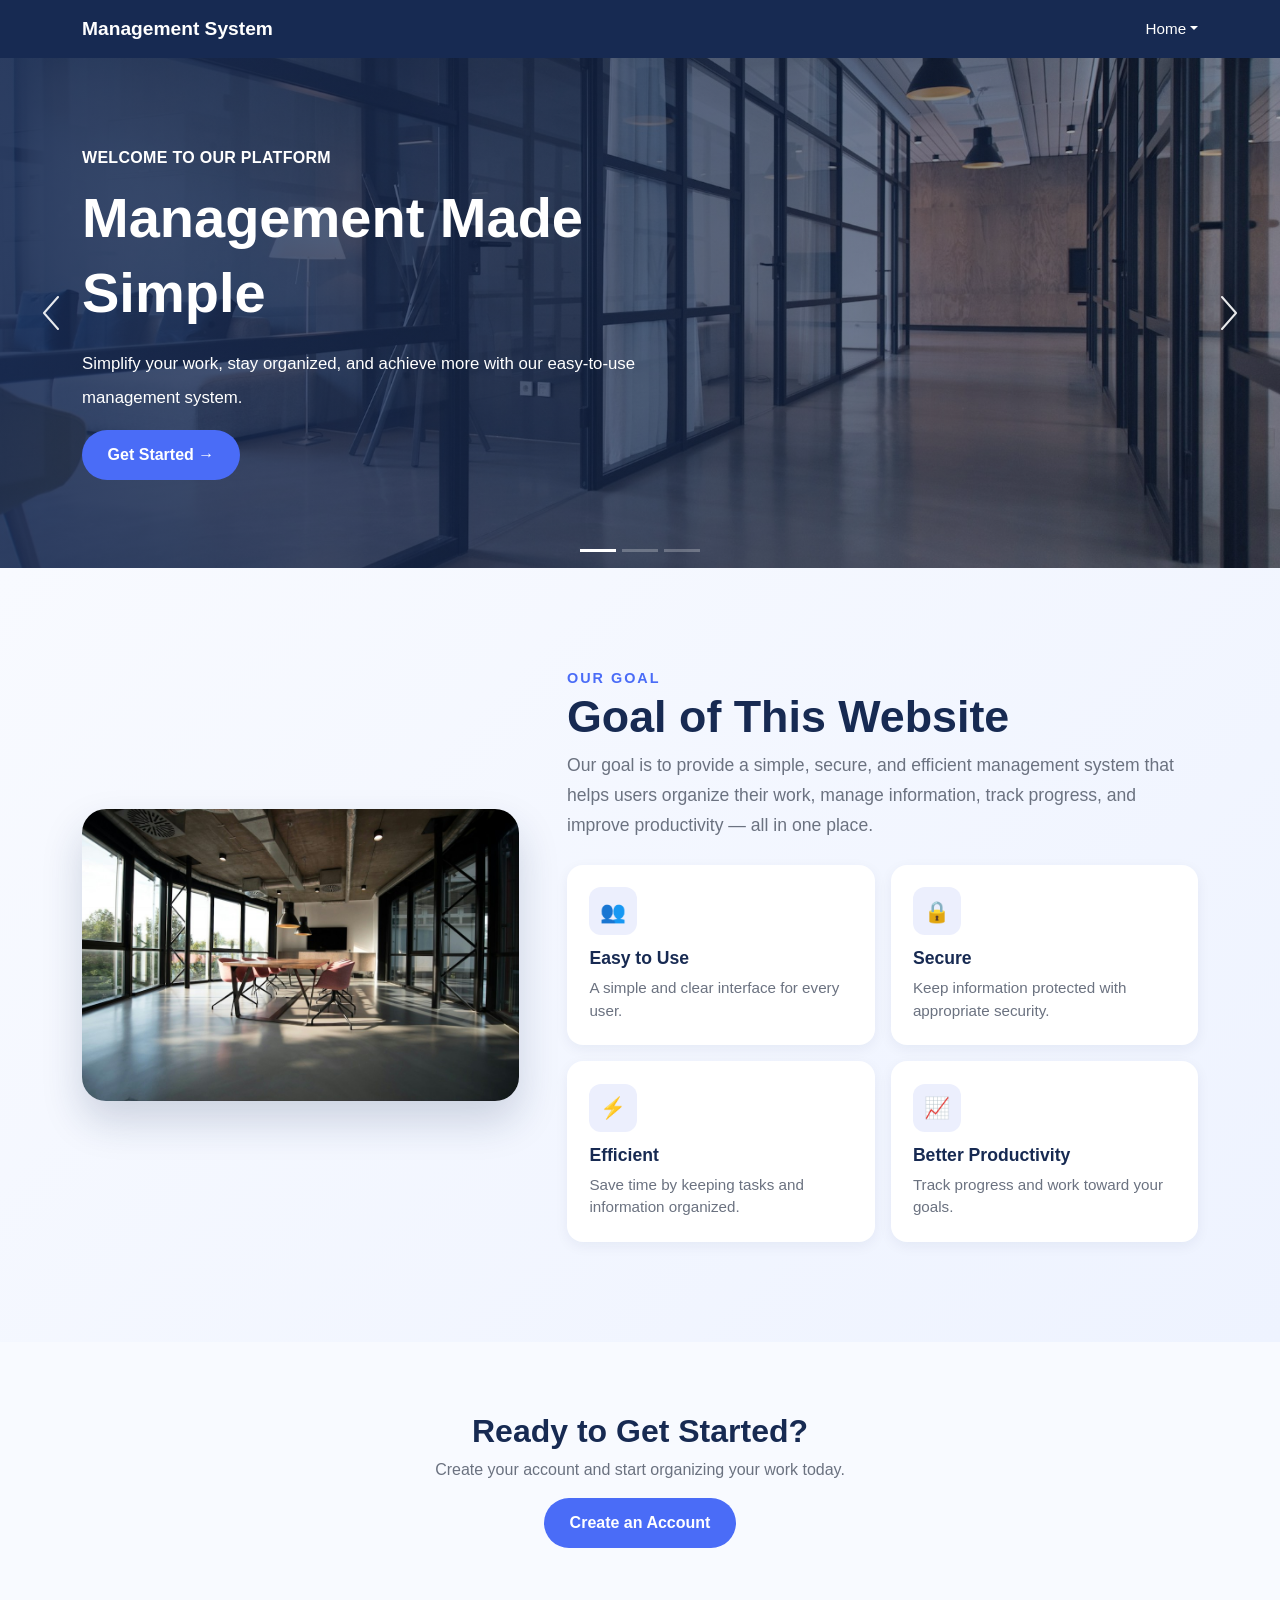
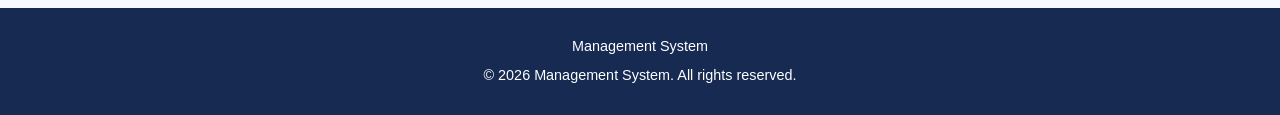
==== index.html @ 932528ee "Task 2 website" ====
<!DOCTYPE html>
<html lang="en">
<head>
  <meta charset="UTF-8">
  <meta name="viewport" content="width=device-width, initial-scale=1">
  <title>Management System</title>
  <link href="https://cdn.jsdelivr.net/npm/bootstrap@5.3.3/dist/css/bootstrap.min.css" rel="stylesheet">
  <link rel="stylesheet" href="css/style.css">
</head>
<body class="page-index">

  <nav class="navbar fixed-top">
    <div class="container">
      <a class="navbar-brand" href="index.html">Management System</a>
      <ul class="navbar-nav ms-auto">
        <li class="nav-item dropdown">
          <a class="nav-link dropdown-toggle" href="#" role="button" data-bs-toggle="dropdown" aria-expanded="false">Home</a>
          <ul class="dropdown-menu dropdown-menu-end">
            <li><a class="dropdown-item" href="login.html">Login</a></li>
            <li><a class="dropdown-item" href="#">Sign Up</a></li>
            <li><a class="dropdown-item" href="#">Help</a></li>
          </ul>
        </li>
      </ul>
    </div>
  </nav>

  <!-- Carousel -->
  <div id="heroCarousel" class="carousel slide" data-bs-interval="false" data-bs-touch="true">
    <div class="carousel-indicators">
      <button type="button" data-bs-target="#heroCarousel" data-bs-slide-to="0" class="active" aria-current="true" aria-label="Slide 1"></button>
      <button type="button" data-bs-target="#heroCarousel" data-bs-slide-to="1" aria-label="Slide 2"></button>
      <button type="button" data-bs-target="#heroCarousel" data-bs-slide-to="2" aria-label="Slide 3"></button>
    </div>

    <div class="carousel-inner">
      <div class="carousel-item active" style="background-image:url('images/photo1.jpg')">
        <div class="hero-caption"><div class="container">
          <div class="eyebrow">Welcome to our platform</div>
          <h1>Management Made Simple</h1>
          <p>Simplify your work, stay organized, and achieve more with our easy-to-use management system.</p>
          <a href="login.html" class="btn btn-pill">Get Started &rarr;</a>
        </div></div>
      </div>
      <div class="carousel-item" style="background-image:url('images/photo2.jpg')">
        <div class="hero-caption"><div class="container">
          <div class="eyebrow">Work together</div>
          <h1>Better Team Collaboration</h1>
          <p>Keep your team connected, organize responsibilities, and manage tasks in one convenient place.</p>
          <a href="#goal" class="btn btn-pill">Join Us &rarr;</a>
        </div></div>
      </div>
      <div class="carousel-item" style="background-image:url('images/photo3.jpg')">
        <div class="hero-caption"><div class="container">
          <div class="eyebrow">Work smarter</div>
          <h1>Achieve Your Goals</h1>
          <p>Track progress, manage information, and improve productivity with a clear and organized workflow.</p>
          <a href="login.html" class="btn btn-pill">Login Now &rarr;</a>
        </div></div>
      </div>
    </div>

    <button class="carousel-control-prev" type="button" data-bs-target="#heroCarousel" data-bs-slide="prev" aria-label="Previous">
      <svg width="22" height="40" viewBox="0 0 22 40" fill="none" stroke="#fff" stroke-width="2" stroke-linecap="round" stroke-linejoin="round"><polyline points="18,4 4,20 18,36"/></svg>
    </button>
    <button class="carousel-control-next" type="button" data-bs-target="#heroCarousel" data-bs-slide="next" aria-label="Next">
      <svg width="22" height="40" viewBox="0 0 22 40" fill="none" stroke="#fff" stroke-width="2" stroke-linecap="round" stroke-linejoin="round"><polyline points="4,4 18,20 4,36"/></svg>
    </button>
  </div>

  <!-- Goal -->
  <section id="goal">
    <div class="container">
      <div class="row align-items-center g-5">
        <div class="col-lg-5">
          <img src="images/photo4.jpg" alt="Modern meeting room" class="goal-img">
        </div>
        <div class="col-lg-7">
          <div class="goal-label">OUR GOAL</div>
          <h2>Goal of This Website</h2>
          <p class="goal-desc mb-4">Our goal is to provide a simple, secure, and efficient management system that helps users organize their work, manage information, track progress, and improve productivity — all in one place.</p>
          <div class="row g-3">
            <div class="col-md-6">
              <div class="feature-card">
                <div class="feature-icon">👥</div>
                <h5>Easy to Use</h5>
                <p>A simple and clear interface for every user.</p>
              </div>
            </div>
            <div class="col-md-6">
              <div class="feature-card">
                <div class="feature-icon">🔒</div>
                <h5>Secure</h5>
                <p>Keep information protected with appropriate security.</p>
              </div>
            </div>
            <div class="col-md-6">
              <div class="feature-card">
                <div class="feature-icon">⚡</div>
                <h5>Efficient</h5>
                <p>Save time by keeping tasks and information organized.</p>
              </div>
            </div>
            <div class="col-md-6">
              <div class="feature-card">
                <div class="feature-icon">📈</div>
                <h5>Better Productivity</h5>
                <p>Track progress and work toward your goals.</p>
              </div>
            </div>
          </div>
        </div>
      </div>
    </div>
  </section>

  <!-- CTA -->
  <section class="cta">
    <div class="container">
      <h2>Ready to Get Started?</h2>
      <p>Create your account and start organizing your work today.</p>
      <a href="login.html" class="btn btn-pill">Create an Account</a>
    </div>
  </section>

  <footer>
    <p>Management System</p>
    <p class="mt-2">&copy; 2026 Management System. All rights reserved.</p>
  </footer>

  <script src="https://cdn.jsdelivr.net/npm/bootstrap@5.3.3/dist/js/bootstrap.bundle.min.js"></script>
  <script src="js/script.js"></script>
</body>
</html>
---- css/style.css ----
/* Common */
:root {
  --navy: #172a52;
  --blue: #4a6cf7;
  --text: #1b2a4a;
}

html {
  scroll-behavior: smooth;
}

.navbar {
  background: var(--navy);
  height: 58px;
}

.navbar .navbar-brand {
  color: #fff;
  font-weight: 700;
  font-size: 1.2rem;
}

.navbar .nav-link {
  color: #fff;
  font-size: .95rem;
}

.navbar .nav-link:hover,
.navbar .nav-link.show {
  color: #9ec5ff;
}

.dropdown-menu {
  border: 0;
  border-radius: 12px;
  box-shadow: 0 8px 24px rgba(0, 0, 0, .15);
  padding: .5rem 0;
}

.btn-pill {
  background: var(--blue);
  color: #fff;
  font-weight: 700;
  border-radius: 50px;
  padding: .8rem 1.6rem;
  border: 0;
}

.btn-pill:hover {
  background: #3a5ce5;
  color: #fff;
}

footer {
  background: var(--navy);
  color: #fff;
  text-align: center;
}

footer p {
  margin: 0;
}


/* Index */
.page-index {
  font-family: Arial, Helvetica, sans-serif;
  padding-top: 58px;
  color: var(--text);
  background: #fff;
}

.page-index .carousel-item {
  height: 510px;
  background-size: cover;
  background-position: center;
}

.page-index .carousel-item::before {
  content: "";
  position: absolute;
  inset: 0;
  background: linear-gradient(90deg, rgba(23, 42, 82, .88) 0%, rgba(23, 42, 82, .65) 50%, rgba(23, 42, 82, .35) 100%);
}

.page-index .hero-caption {
  position: absolute;
  inset: 0;
  display: flex;
  align-items: center;
}

.page-index .hero-caption .eyebrow {
  color: #fff;
  font-weight: 700;
  font-size: 1rem;
  letter-spacing: .3px;
  text-transform: uppercase;
}

.page-index .hero-caption h1 {
  color: #fff;
  font-weight: 700;
  font-size: 3.5rem;
  line-height: 1.35;
  max-width: 640px;
  margin: .6rem 0 1rem;
}

.page-index .hero-caption p {
  color: #fff;
  font-size: 1.05rem;
  line-height: 2;
  max-width: 640px;
}

.page-index .carousel-indicators [data-bs-target] {
  width: 36px;
  height: 3px;
  border: 0;
  background-color: rgba(255, 255, 255, .5);
}

.page-index .carousel-indicators .active {
  background-color: #fff;
}

.page-index .carousel-control-prev,
.page-index .carousel-control-next {
  width: 8%;
  opacity: .9;
}

.page-index #goal {
  background: linear-gradient(135deg, #f8faff 0%, #eef3ff 100%);
  padding: 100px 0;
  scroll-margin-top: 58px;
}

.page-index .goal-img {
  width: 100%;
  border-radius: 24px;
  box-shadow: 0 20px 40px rgba(23, 42, 82, .18);
  display: block;
}

.page-index .goal-label {
  color: var(--blue);
  font-weight: 700;
  letter-spacing: 2px;
  font-size: .9rem;
}

.page-index #goal h2 {
  font-weight: 700;
  font-size: 2.8rem;
  color: var(--navy);
}

.page-index .goal-desc {
  color: #6b7280;
  font-size: 1.1rem;
  line-height: 1.7;
}

.page-index .feature-card {
  background: #fff;
  border-radius: 16px;
  padding: 1.4rem;
  height: 100%;
  box-shadow: 0 4px 14px rgba(23, 42, 82, .06);
  transition: transform .25s, box-shadow .25s;
}

.page-index .feature-card:hover {
  transform: translateY(-5px);
  box-shadow: 0 14px 28px rgba(23, 42, 82, .14);
}

.page-index .feature-icon {
  width: 48px;
  height: 48px;
  border-radius: 12px;
  background: #eceffd;
  display: flex;
  align-items: center;
  justify-content: center;
  font-size: 1.3rem;
  margin-bottom: .8rem;
}

.page-index .feature-card h5 {
  font-weight: 700;
  color: var(--navy);
  font-size: 1.1rem;
}

.page-index .feature-card p {
  color: #6b7280;
  font-size: .95rem;
  margin: 0;
}

.page-index .cta {
  text-align: center;
  padding: 70px 0 60px;
  background: #f8faff;
}

.page-index .cta h2 {
  font-weight: 700;
  color: var(--navy);
}

.page-index .cta p {
  color: #6b7280;
}

.page-index footer {
  padding: 28px 0;
  font-size: .9rem;
}

@media (max-width: 767px) {
  .page-index .carousel-item {
    height: 460px;
  }
  .page-index .hero-caption h1 {
    font-size: 2.2rem;
  }
  .page-index #goal {
    padding: 60px 0;
  }
}


/* Login */
.page-login,
.page-login * {
  box-sizing: border-box;
}

.page-login {
  margin: 0;
  min-height: 100vh;
  font-family: 'Inter', Arial, sans-serif;
  color: #111827;
  background: linear-gradient(135deg, #f8fafc 0%, #eef2ff 100%);
  display: flex;
  flex-direction: column;
  align-items: center;
  justify-content: center;
  padding: 40px 16px;
}

.page-login .logo {
  width: 64px;
  height: 64px;
  border-radius: 18px;
  background: linear-gradient(135deg, #4f46e5, #7c3aed);
  color: #fff;
  font-weight: 800;
  font-size: 1.8rem;
  display: flex;
  align-items: center;
  justify-content: center;
  box-shadow: 0 8px 20px rgba(79, 70, 229, .3);
}

.page-login h1 {
  font-size: 1.9rem;
  font-weight: 800;
  margin: 18px 0 6px;
}

.page-login .sub {
  color: #6b7280;
  font-size: .95rem;
  margin: 0 0 28px;
}

.page-login .card {
  width: 100%;
  max-width: 432px;
  background: #fff;
  border-radius: 28px;
  padding: 38px 36px 32px;
  box-shadow: 0 20px 50px rgba(79, 70, 229, .10);
}

.page-login .card h2 {
  font-size: 1.4rem;
  font-weight: 700;
  margin: 0 0 6px;
}

.page-login .card .hint {
  color: #6b7280;
  font-size: .92rem;
  margin: 0 0 28px;
}

.page-login label {
  font-size: .85rem;
  font-weight: 600;
  color: #111827;
}

.page-login .form-row {
  display: flex;
  justify-content: space-between;
  align-items: center;
  margin-top: 18px;
  margin-bottom: 8px;
}

.page-login .form-row:first-of-type {
  margin-top: 0;
}

.page-login .field {
  position: relative;
}

.page-login input[type=email],
.page-login input[type=password],
.page-login input[type=text] {
  width: 100%;
  height: 50px;
  border: 1px solid #e5e7eb;
  border-radius: 14px;
  padding: 0 16px;
  font-family: inherit;
  font-size: .95rem;
  color: #111827;
  outline: none;
  background: #fff;
  transition: border-color .2s, box-shadow .2s;
}

.page-login input::placeholder {
  color: #9ca3af;
}

.page-login input:focus {
  border-color: #6366f1;
  box-shadow: 0 0 0 3px rgba(99, 102, 241, .15);
}

.page-login input.invalid {
  border-color: #ef4444;
}

.page-login .error {
  color: #ef4444;
  font-size: .8rem;
  margin-top: 6px;
  min-height: 0;
}

.page-login .link {
  color: #4338ca;
  font-weight: 600;
  font-size: .8rem;
  text-decoration: none;
}

.page-login .link:hover {
  text-decoration: underline;
}

.page-login .show-btn {
  position: absolute;
  right: 16px;
  top: 50%;
  transform: translateY(-50%);
  background: none;
  border: 0;
  color: #4338ca;
  font-weight: 600;
  font-size: .8rem;
  cursor: pointer;
  font-family: inherit;
}

.page-login .remember {
  display: flex;
  align-items: center;
  gap: 10px;
  margin: 20px 0 22px;
  color: #6b7280;
  font-size: .92rem;
}

.page-login .remember input {
  width: 17px;
  height: 17px;
  accent-color: #4f46e5;
}

.page-login .btn-signin {
  width: 100%;
  height: 50px;
  border: 0;
  border-radius: 14px;
  color: #fff;
  font-family: inherit;
  font-weight: 600;
  font-size: .95rem;
  cursor: pointer;
  background: linear-gradient(90deg, #4f46e5, #7c3aed);
  box-shadow: 0 8px 18px rgba(79, 70, 229, .3);
  transition: transform .15s, box-shadow .15s;
}

.page-login .btn-signin:hover {
  transform: translateY(-1px);
  box-shadow: 0 12px 22px rgba(79, 70, 229, .35);
}

.page-login .create {
  text-align: center;
  color: #6b7280;
  font-size: .85rem;
  margin: 22px 0 0;
}

.page-login .create a {
  color: #4338ca;
  font-weight: 600;
  text-decoration: none;
}

.page-login .copy {
  color: #9ca3af;
  font-size: .78rem;
  margin-top: 28px;
}


/* Home */
.page-home {
  font-family: Arial, Helvetica, sans-serif;
  padding-top: 58px;
  background: #f5f8ff;
  color: var(--navy);
  min-height: 100vh;
  display: flex;
  flex-direction: column;
}

.page-home main {
  flex: 1;
  padding: 48px 0 56px;
}

.page-home .welcome {
  background: linear-gradient(135deg, #dce8ff 0%, #ffffff 100%);
  border-radius: 16px;
  text-align: center;
  padding: 44px 20px;
  box-shadow: 0 6px 18px rgba(23, 42, 82, .08);
}

.page-home .welcome h1 {
  font-weight: 700;
  font-size: 2.3rem;
  margin-bottom: .4rem;
}

.page-home .welcome p {
  margin: 0;
  font-size: 1.1rem;
}

.page-home .section-title {
  text-align: center;
  font-weight: 700;
  font-size: 1.8rem;
  margin: 48px 0 36px;
}

.page-home .course {
  border-radius: 16px;
  padding: 24px 26px;
  border-left: 5px solid;
  height: 100%;
  box-shadow: 0 4px 14px rgba(23, 42, 82, .07);
}

.page-home .course h3 {
  font-weight: 700;
  font-size: 1.6rem;
  margin-bottom: .6rem;
}

.page-home .course p {
  color: #1f2937;
  font-size: .95rem;
  margin-bottom: 1rem;
}

.page-home .course .btn {
  color: #fff;
  border: 0;
  padding: .55rem 1.1rem;
  border-radius: 6px;
  font-size: .95rem;
}

.page-home .c-html {
  background: #fdece3;
  border-color: #e8702a;
}
.page-home .c-html h3 {
  color: #c2410c;
}
.page-home .c-html .btn {
  background: #e8702a;
}

.page-home .c-css {
  background: #e6f0fd;
  border-color: #2b7bd6;
}
.page-home .c-css h3 {
  color: #1d5fb0;
}
.page-home .c-css .btn {
  background: #2b7bd6;
}

.page-home .c-bs {
  background: #efe6fa;
  border-color: #7a3fb5;
}
.page-home .c-bs h3 {
  color: #5b2a8c;
}
.page-home .c-bs .btn {
  background: #7a3fb5;
}

.page-home .c-js {
  background: #fdf5d6;
  border-color: #c9a000;
}
.page-home .c-js h3 {
  color: #7a5a00;
}
.page-home .c-js .btn {
  background: #b38600;
}

.page-home .course .btn:hover {
  filter: brightness(.92);
  color: #fff;
}

.page-home footer {
  padding: 22px 0;
  font-size: .92rem;
}

.page-home .modal-title {
  font-size: 1.1rem;
}

.page-home .modal-body h5 {
  font-weight: 500;
  font-size: 1.3rem;
}
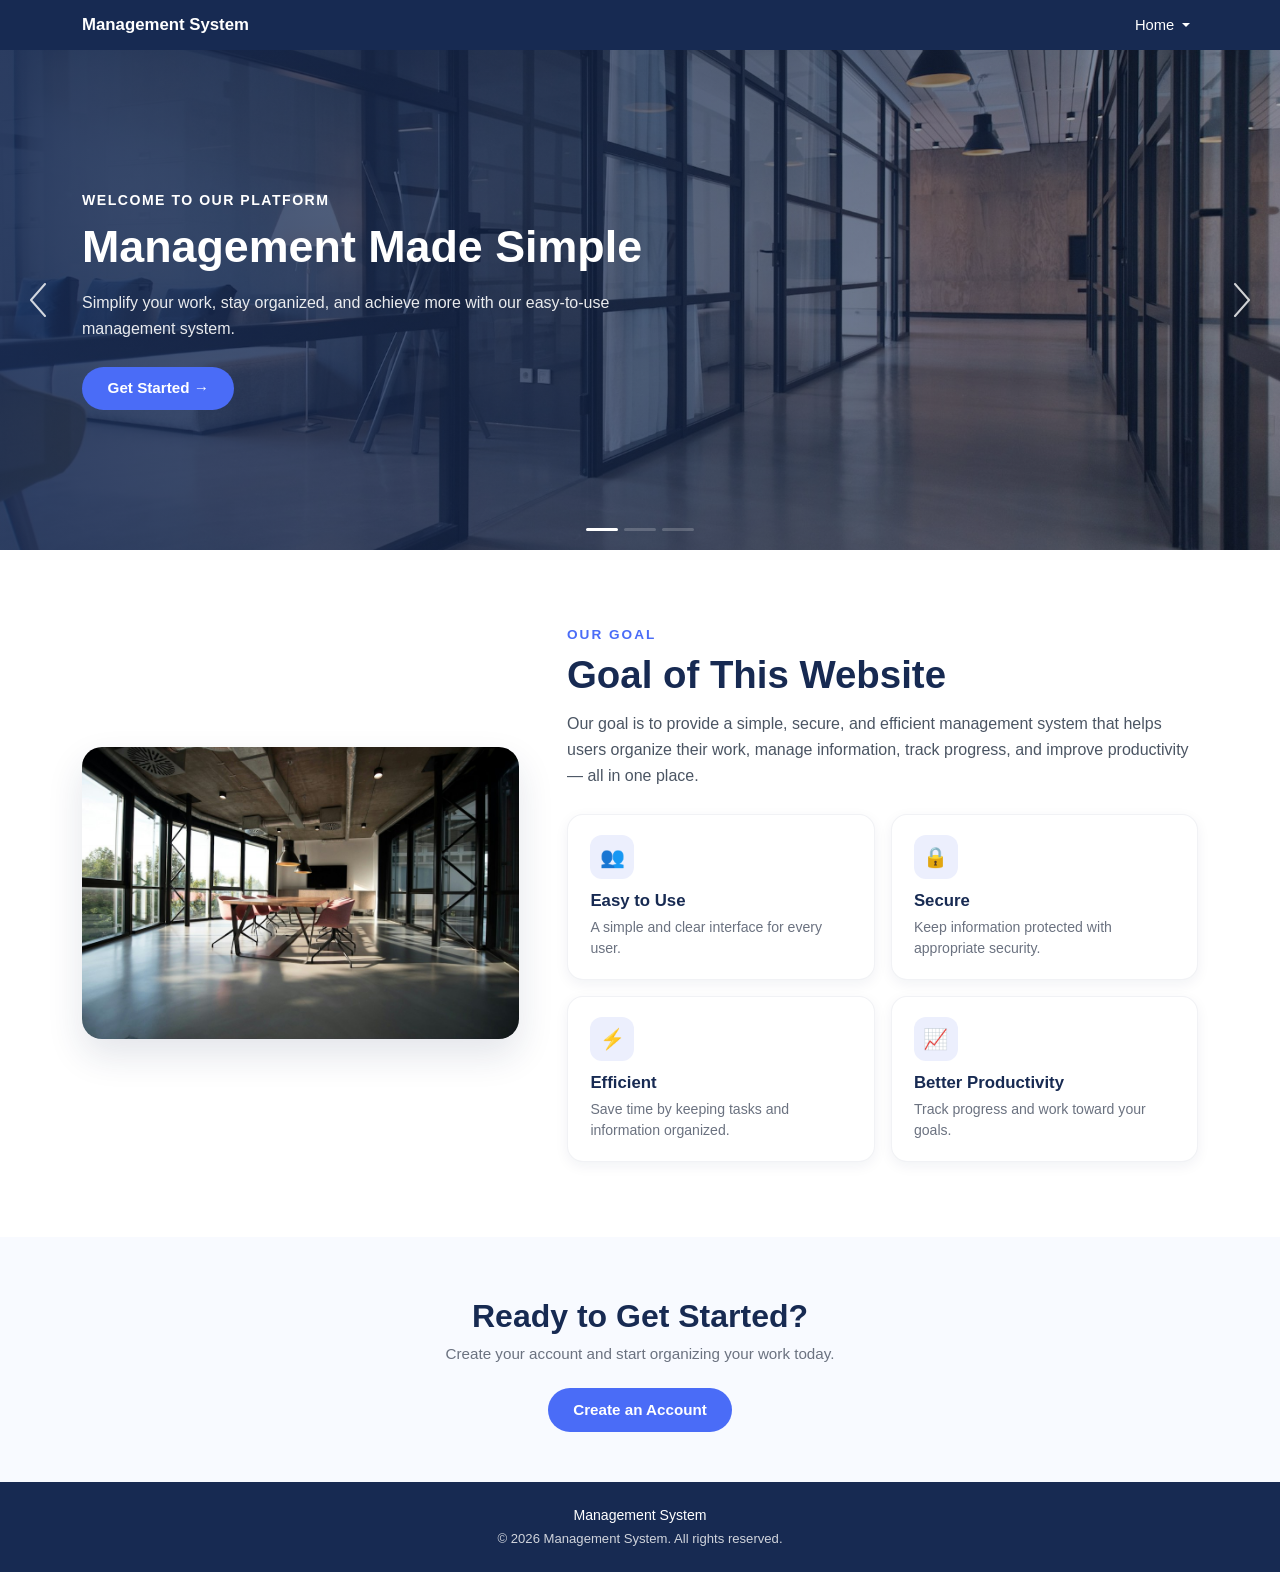
==== commit e896c788: "MM" ====
--- a/index.html
+++ b/index.html
@@ -9,7 +9,7 @@
 </head>
 <body class="page-index">
 
-  <nav class="navbar fixed-top">
+  <nav class="navbar navbar-expand fixed-top">
     <div class="container">
       <a class="navbar-brand" href="index.html">Management System</a>
       <ul class="navbar-nav ms-auto">
@@ -125,7 +125,7 @@
 
   <footer>
     <p>Management System</p>
-    <p class="mt-2">&copy; 2026 Management System. All rights reserved.</p>
+    <p class="copy">&copy; 2026 Management System. All rights reserved.</p>
   </footer>
 
   <script src="https://cdn.jsdelivr.net/npm/bootstrap@5.3.3/dist/js/bootstrap.bundle.min.js"></script>
--- a/css/style.css
+++ b/css/style.css
@@ -1,49 +1,100 @@
-/* Common */
+/* ── Variables ── */
 :root {
-  --navy: #172a52;
-  --blue: #4a6cf7;
-  --text: #1b2a4a;
-}
-
-html {
-  scroll-behavior: smooth;
-}
-
+  --navy:   #172a52;
+  --blue:   #4a6cf7;
+  --text:   #1b2a4a;
+  --gray:   #6b7280;
+  --dark:   #374151;
+  --indigo: #4338ca;
+  --shadow-sm: rgba(23, 42, 82, .06);
+  --shadow-md: rgba(23, 42, 82, .12);
+}
+
+/* ── Base ── */
+html { scroll-behavior: smooth; }
+
+/* ── Navbar ── */
 .navbar {
   background: var(--navy);
-  height: 58px;
+  height: 50px;
+  padding: 0;
+}
+
+.navbar .container {
+  height: 100%;
+  display: flex;
+  align-items: center;
+  justify-content: space-between;
 }
 
 .navbar .navbar-brand {
   color: #fff;
   font-weight: 700;
-  font-size: 1.2rem;
-}
+  font-size: 1.05rem;
+  padding: 0;
+  margin: 0;
+  line-height: 1;
+}
+
+.navbar .navbar-nav {
+  flex-direction: row;
+  align-items: center;
+  margin: 0;
+}
+
+.navbar .nav-item.dropdown { position: relative; }
 
 .navbar .nav-link {
   color: #fff;
-  font-size: .95rem;
+  font-size: .92rem;
+  padding: 0;
+  display: flex;
+  align-items: center;
+  gap: 4px;
 }
 
 .navbar .nav-link:hover,
-.navbar .nav-link.show {
-  color: #9ec5ff;
-}
-
-.dropdown-menu {
+.navbar .nav-link.show { color: #9ec5ff; }
+
+.navbar .dropdown-menu {
+  position: absolute !important;
+  top: 100% !important;
+  right: 0 !important;
+  left: auto !important;
   border: 0;
-  border-radius: 12px;
-  box-shadow: 0 8px 24px rgba(0, 0, 0, .15);
-  padding: .5rem 0;
-}
-
+  border-radius: 8px;
+  box-shadow: 0 4px 16px rgba(0, 0, 0, .12);
+  padding: 6px 0;
+  min-width: 120px;
+  margin-top: 4px !important;
+  background: #fff;
+}
+
+.dropdown-item {
+  padding: 6px 16px;
+  font-size: .9rem;
+  color: var(--dark);
+  transition: background-color .15s, color .15s;
+}
+
+.dropdown-item:hover,
+.dropdown-item:focus,
+.dropdown-item:active {
+  background-color: #0d6efd;
+  color: #fff;
+}
+
+/* ── Common Shared ── */
 .btn-pill {
   background: var(--blue);
   color: #fff;
-  font-weight: 700;
+  font-weight: 600;
   border-radius: 50px;
-  padding: .8rem 1.6rem;
+  padding: .65rem 1.6rem;
+  font-size: .95rem;
   border: 0;
+  display: inline-block;
+  text-decoration: none;
 }
 
 .btn-pill:hover {
@@ -57,21 +108,22 @@
   text-align: center;
 }
 
-footer p {
-  margin: 0;
-}
-
-
-/* Index */
+footer p { margin: 0; }
+
+
+/* ══════════════════════════════
+   Index Page
+══════════════════════════════ */
 .page-index {
   font-family: Arial, Helvetica, sans-serif;
-  padding-top: 58px;
+  padding-top: 50px;
   color: var(--text);
   background: #fff;
 }
 
+/* Carousel */
 .page-index .carousel-item {
-  height: 510px;
+  height: 500px;
   background-size: cover;
   background-position: center;
 }
@@ -80,7 +132,10 @@
   content: "";
   position: absolute;
   inset: 0;
-  background: linear-gradient(90deg, rgba(23, 42, 82, .88) 0%, rgba(23, 42, 82, .65) 50%, rgba(23, 42, 82, .35) 100%);
+  background: linear-gradient(90deg,
+    rgba(23, 42, 82, .88) 0%,
+    rgba(23, 42, 82, .65) 50%,
+    rgba(23, 42, 82, .35) 100%);
 }
 
 .page-index .hero-caption {
@@ -93,54 +148,60 @@
 .page-index .hero-caption .eyebrow {
   color: #fff;
   font-weight: 700;
+  font-size: .88rem;
+  letter-spacing: 1.5px;
+  text-transform: uppercase;
+}
+
+.page-index .hero-caption h1 {
+  color: #fff;
+  font-weight: 700;
+  font-size: 2.8rem;
+  line-height: 1.3;
+  max-width: 620px;
+  margin: .4rem 0 .9rem;
+}
+
+.page-index .hero-caption p {
+  color: rgba(255, 255, 255, .9);
   font-size: 1rem;
-  letter-spacing: .3px;
-  text-transform: uppercase;
-}
-
-.page-index .hero-caption h1 {
-  color: #fff;
-  font-weight: 700;
-  font-size: 3.5rem;
-  line-height: 1.35;
-  max-width: 640px;
-  margin: .6rem 0 1rem;
-}
-
-.page-index .hero-caption p {
-  color: #fff;
-  font-size: 1.05rem;
-  line-height: 2;
-  max-width: 640px;
-}
+  line-height: 1.65;
+  max-width: 560px;
+  margin-bottom: 1.5rem;
+}
+
+.page-index .carousel-indicators { margin-bottom: 1.2rem; }
 
 .page-index .carousel-indicators [data-bs-target] {
-  width: 36px;
+  width: 32px;
   height: 3px;
   border: 0;
-  background-color: rgba(255, 255, 255, .5);
-}
-
-.page-index .carousel-indicators .active {
-  background-color: #fff;
-}
+  border-radius: 2px;
+  background-color: rgba(255, 255, 255, .4);
+}
+
+.page-index .carousel-indicators .active { background-color: #fff; }
 
 .page-index .carousel-control-prev,
 .page-index .carousel-control-next {
-  width: 8%;
-  opacity: .9;
-}
-
+  width: 6%;
+  opacity: .8;
+}
+
+.page-index .carousel-control-prev:hover,
+.page-index .carousel-control-next:hover { opacity: 1; }
+
+/* Goal section */
 .page-index #goal {
-  background: linear-gradient(135deg, #f8faff 0%, #eef3ff 100%);
-  padding: 100px 0;
-  scroll-margin-top: 58px;
+  background: #fff;
+  padding: 75px 0;
+  scroll-margin-top: 50px;
 }
 
 .page-index .goal-img {
   width: 100%;
-  border-radius: 24px;
-  box-shadow: 0 20px 40px rgba(23, 42, 82, .18);
+  border-radius: 20px;
+  box-shadow: 0 16px 36px var(--shadow-md);
   display: block;
 }
 
@@ -148,97 +209,111 @@
   color: var(--blue);
   font-weight: 700;
   letter-spacing: 2px;
-  font-size: .9rem;
+  font-size: .85rem;
+  margin-bottom: .4rem;
 }
 
 .page-index #goal h2 {
   font-weight: 700;
-  font-size: 2.8rem;
+  font-size: 2.4rem;
   color: var(--navy);
+  margin-bottom: .8rem;
 }
 
 .page-index .goal-desc {
-  color: #6b7280;
-  font-size: 1.1rem;
-  line-height: 1.7;
-}
-
-.page-index .feature-card {
+  color: #4b5563;
+  font-size: 1rem;
+  line-height: 1.65;
+  margin-bottom: 1.8rem;
+}
+
+/* Feature cards */
+.feature-card {
   background: #fff;
   border-radius: 16px;
-  padding: 1.4rem;
+  padding: 1.25rem 1.4rem;
   height: 100%;
-  box-shadow: 0 4px 14px rgba(23, 42, 82, .06);
+  box-shadow: 0 4px 14px var(--shadow-sm);
+  border: 1px solid var(--shadow-sm);
   transition: transform .25s, box-shadow .25s;
 }
 
-.page-index .feature-card:hover {
-  transform: translateY(-5px);
-  box-shadow: 0 14px 28px rgba(23, 42, 82, .14);
-}
-
-.page-index .feature-icon {
-  width: 48px;
-  height: 48px;
+.feature-card:hover {
+  transform: translateY(-4px);
+  box-shadow: 0 12px 24px var(--shadow-md);
+}
+
+.feature-icon {
+  width: 44px;
+  height: 44px;
   border-radius: 12px;
   background: #eceffd;
   display: flex;
   align-items: center;
   justify-content: center;
-  font-size: 1.3rem;
-  margin-bottom: .8rem;
-}
-
-.page-index .feature-card h5 {
+  font-size: 1.25rem;
+  margin-bottom: .75rem;
+}
+
+.feature-card h5 {
   font-weight: 700;
   color: var(--navy);
-  font-size: 1.1rem;
-}
-
-.page-index .feature-card p {
-  color: #6b7280;
-  font-size: .95rem;
+  font-size: 1.05rem;
+  margin-bottom: .35rem;
+}
+
+.feature-card p {
+  color: var(--gray);
+  font-size: .88rem;
+  line-height: 1.5;
   margin: 0;
 }
 
+/* CTA */
 .page-index .cta {
   text-align: center;
-  padding: 70px 0 60px;
+  padding: 60px 0 50px;
   background: #f8faff;
 }
 
 .page-index .cta h2 {
   font-weight: 700;
+  font-size: 2rem;
   color: var(--navy);
+  margin-bottom: .5rem;
 }
 
 .page-index .cta p {
-  color: #6b7280;
-}
-
+  color: var(--gray);
+  font-size: .95rem;
+  margin-bottom: 1.4rem;
+}
+
+/* Footer */
 .page-index footer {
-  padding: 28px 0;
-  font-size: .9rem;
+  padding: 24px 0;
+  font-size: .88rem;
+  line-height: 1.4;
+}
+
+.page-index footer p.copy {
+  margin-top: 4px;
+  font-size: .82rem;
+  color: rgba(255, 255, 255, .8);
 }
 
 @media (max-width: 767px) {
-  .page-index .carousel-item {
-    height: 460px;
-  }
-  .page-index .hero-caption h1 {
-    font-size: 2.2rem;
-  }
-  .page-index #goal {
-    padding: 60px 0;
-  }
-}
-
-
-/* Login */
+  .page-index .carousel-item { height: 420px; }
+  .page-index .hero-caption h1 { font-size: 2rem; }
+  .page-index #goal { padding: 50px 0; }
+}
+
+
+/* ══════════════════════════════
+   Login Page
+══════════════════════════════ */
 .page-login,
-.page-login * {
-  box-sizing: border-box;
-}
+.page-login * { box-sizing: border-box; }
 
 .page-login {
   margin: 0;
@@ -274,7 +349,7 @@
 }
 
 .page-login .sub {
-  color: #6b7280;
+  color: var(--gray);
   font-size: .95rem;
   margin: 0 0 28px;
 }
@@ -295,7 +370,7 @@
 }
 
 .page-login .card .hint {
-  color: #6b7280;
+  color: var(--gray);
   font-size: .92rem;
   margin: 0 0 28px;
 }
@@ -314,13 +389,9 @@
   margin-bottom: 8px;
 }
 
-.page-login .form-row:first-of-type {
-  margin-top: 0;
-}
-
-.page-login .field {
-  position: relative;
-}
+.page-login .form-row:first-of-type { margin-top: 0; }
+
+.page-login .field { position: relative; }
 
 .page-login input[type=email],
 .page-login input[type=password],
@@ -338,18 +409,14 @@
   transition: border-color .2s, box-shadow .2s;
 }
 
-.page-login input::placeholder {
-  color: #9ca3af;
-}
+.page-login input::placeholder { color: #9ca3af; }
 
 .page-login input:focus {
   border-color: #6366f1;
   box-shadow: 0 0 0 3px rgba(99, 102, 241, .15);
 }
 
-.page-login input.invalid {
-  border-color: #ef4444;
-}
+.page-login input.invalid { border-color: #ef4444; }
 
 .page-login .error {
   color: #ef4444;
@@ -358,16 +425,18 @@
   min-height: 0;
 }
 
-.page-login .link {
-  color: #4338ca;
+.page-login .link,
+.page-login .show-btn {
+  color: var(--indigo);
   font-weight: 600;
   font-size: .8rem;
+}
+
+.page-login .link {
   text-decoration: none;
 }
 
-.page-login .link:hover {
-  text-decoration: underline;
-}
+.page-login .link:hover { text-decoration: underline; }
 
 .page-login .show-btn {
   position: absolute;
@@ -376,9 +445,6 @@
   transform: translateY(-50%);
   background: none;
   border: 0;
-  color: #4338ca;
-  font-weight: 600;
-  font-size: .8rem;
   cursor: pointer;
   font-family: inherit;
 }
@@ -388,7 +454,7 @@
   align-items: center;
   gap: 10px;
   margin: 20px 0 22px;
-  color: #6b7280;
+  color: var(--gray);
   font-size: .92rem;
 }
 
@@ -420,13 +486,13 @@
 
 .page-login .create {
   text-align: center;
-  color: #6b7280;
+  color: var(--gray);
   font-size: .85rem;
   margin: 22px 0 0;
 }
 
 .page-login .create a {
-  color: #4338ca;
+  color: var(--indigo);
   font-weight: 600;
   text-decoration: none;
 }
@@ -438,11 +504,13 @@
 }
 
 
-/* Home */
+/* ══════════════════════════════
+   Home Page
+══════════════════════════════ */
 .page-home {
   font-family: Arial, Helvetica, sans-serif;
-  padding-top: 58px;
-  background: #f5f8ff;
+  padding-top: 50px;
+  background: #edf2f9;
   color: var(--navy);
   min-height: 100vh;
   display: flex;
@@ -451,120 +519,95 @@
 
 .page-home main {
   flex: 1;
-  padding: 48px 0 56px;
+  padding: 40px 0 50px;
 }
 
 .page-home .welcome {
-  background: linear-gradient(135deg, #dce8ff 0%, #ffffff 100%);
+  background: linear-gradient(180deg, #dce8ff 0%, #edf3fe 100%);
   border-radius: 16px;
   text-align: center;
-  padding: 44px 20px;
-  box-shadow: 0 6px 18px rgba(23, 42, 82, .08);
+  padding: 36px 20px;
+  box-shadow: 0 4px 16px var(--shadow-sm);
 }
 
 .page-home .welcome h1 {
   font-weight: 700;
-  font-size: 2.3rem;
-  margin-bottom: .4rem;
+  font-size: 2.2rem;
+  margin-bottom: .35rem;
 }
 
 .page-home .welcome p {
   margin: 0;
-  font-size: 1.1rem;
+  font-size: 1rem;
+  color: var(--dark);
 }
 
 .page-home .section-title {
   text-align: center;
   font-weight: 700;
-  font-size: 1.8rem;
-  margin: 48px 0 36px;
-}
-
-.page-home .course {
+  font-size: 1.7rem;
+  margin: 38px 0 28px;
+}
+
+/* Course cards */
+.course {
   border-radius: 16px;
-  padding: 24px 26px;
+  padding: 22px 26px;
   border-left: 5px solid;
   height: 100%;
-  box-shadow: 0 4px 14px rgba(23, 42, 82, .07);
-}
-
-.page-home .course h3 {
-  font-weight: 700;
-  font-size: 1.6rem;
-  margin-bottom: .6rem;
-}
-
-.page-home .course p {
-  color: #1f2937;
-  font-size: .95rem;
-  margin-bottom: 1rem;
-}
-
-.page-home .course .btn {
+  box-shadow: 0 4px 16px var(--shadow-sm);
+}
+
+.course h3 {
+  font-weight: 700;
+  font-size: 1.5rem;
+  margin-bottom: .5rem;
+}
+
+.course p {
+  color: var(--dark);
+  font-size: .92rem;
+  line-height: 1.55;
+  margin-bottom: 1.2rem;
+}
+
+.course .btn {
   color: #fff;
   border: 0;
-  padding: .55rem 1.1rem;
+  padding: .5rem 1.15rem;
   border-radius: 6px;
-  font-size: .95rem;
-}
-
-.page-home .c-html {
-  background: #fdece3;
-  border-color: #e8702a;
-}
-.page-home .c-html h3 {
-  color: #c2410c;
-}
-.page-home .c-html .btn {
-  background: #e8702a;
-}
-
-.page-home .c-css {
-  background: #e6f0fd;
-  border-color: #2b7bd6;
-}
-.page-home .c-css h3 {
-  color: #1d5fb0;
-}
-.page-home .c-css .btn {
-  background: #2b7bd6;
-}
-
-.page-home .c-bs {
-  background: #efe6fa;
-  border-color: #7a3fb5;
-}
-.page-home .c-bs h3 {
-  color: #5b2a8c;
-}
-.page-home .c-bs .btn {
-  background: #7a3fb5;
-}
-
-.page-home .c-js {
-  background: #fdf5d6;
-  border-color: #c9a000;
-}
-.page-home .c-js h3 {
-  color: #7a5a00;
-}
-.page-home .c-js .btn {
-  background: #b38600;
-}
-
-.page-home .course .btn:hover {
+  font-size: .9rem;
+  font-weight: 600;
+}
+
+.course .btn:hover {
   filter: brightness(.92);
   color: #fff;
 }
 
+.c-html { background: #fdf1ea; border-color: #ea580c; }
+.c-html h3, .c-html .btn { color: #ea580c; }
+.c-html .btn { background: #ea580c; color: #fff; }
+
+.c-css { background: #ebf3fe; border-color: #2563eb; }
+.c-css h3, .c-css .btn { color: #2563eb; }
+.c-css .btn { background: #2563eb; color: #fff; }
+
+.c-bs { background: #f5effe; border-color: #8b5cf6; }
+.c-bs h3 { color: #7c3aed; }
+.c-bs .btn { background: #8b5cf6; color: #fff; }
+
+.c-js { background: #fef9e8; border-color: #d97706; }
+.c-js h3 { color: #b45309; }
+.c-js .btn { background: #d97706; color: #fff; }
+
+/* Footer & Modal */
 .page-home footer {
-  padding: 22px 0;
-  font-size: .92rem;
-}
-
-.page-home .modal-title {
-  font-size: 1.1rem;
-}
+  padding: 18px 0;
+  font-size: .88rem;
+}
+
+.page-home .modal-title { font-size: 1.1rem; }
 
 .page-home .modal-body h5 {
   font-weight: 500;
